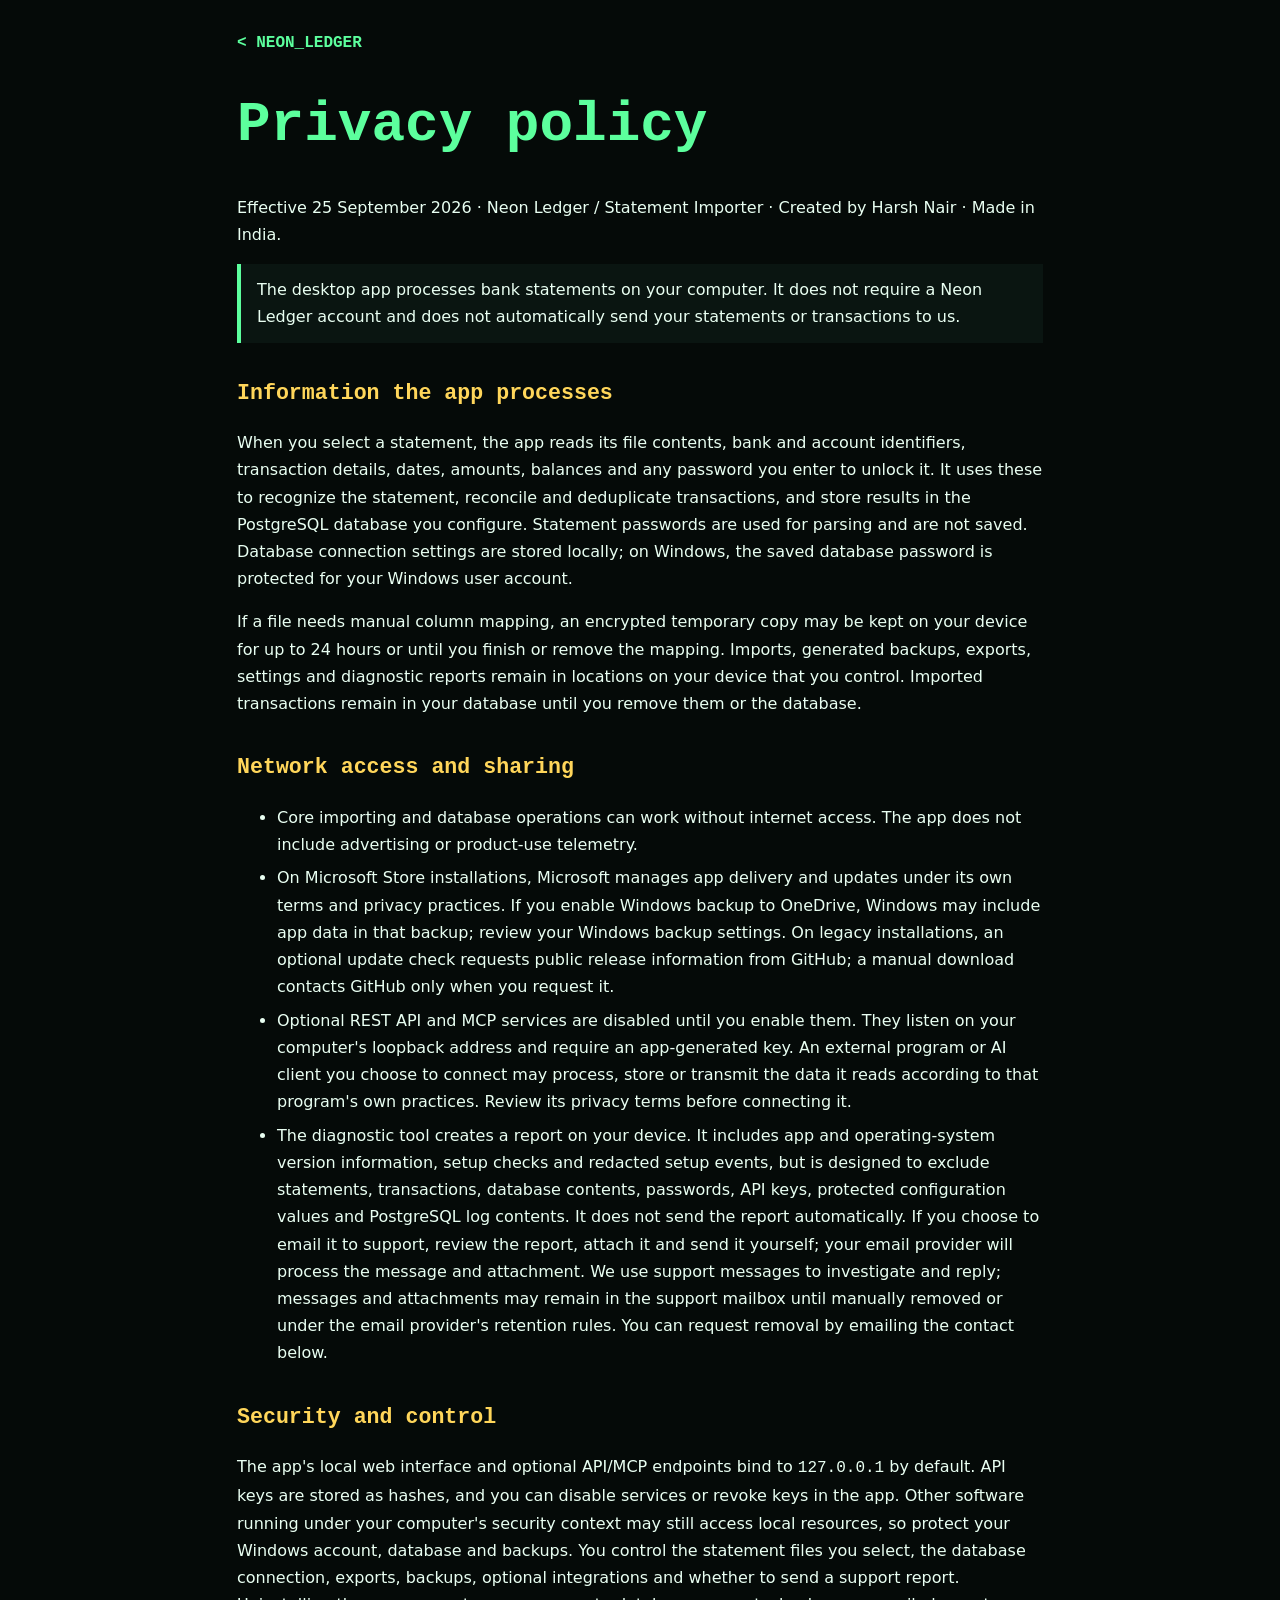
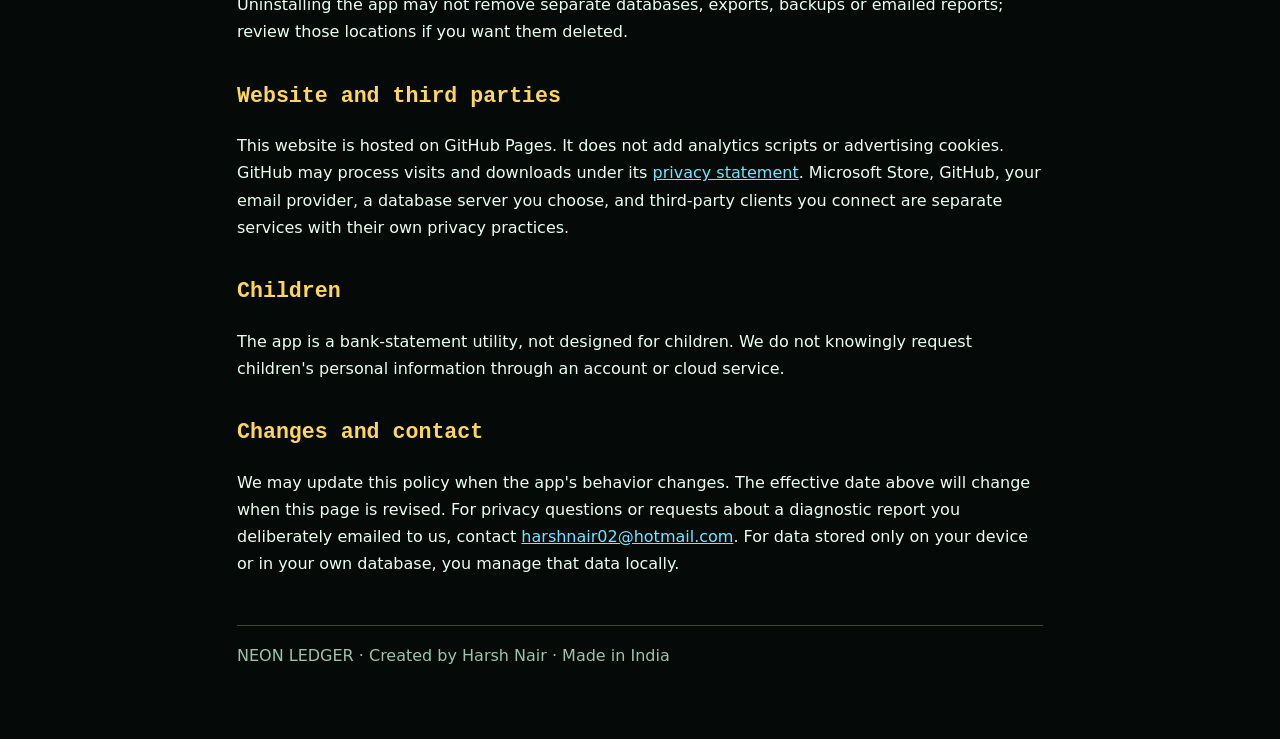
==== privacy.html @ a2e158ac "Draft Neon Ledger privacy policy page" ====
<!doctype html>
<!-- Created by Harsh Nair (@harsh-91) | Made in India | SPDX-License-Identifier: Apache-2.0 -->
<html lang="en">
<head>
  <meta charset="utf-8">
  <meta name="viewport" content="width=device-width, initial-scale=1">
  <meta name="theme-color" content="#07120f">
  <title>Privacy policy | Neon Ledger</title>
  <link rel="stylesheet" href="retro.css">
  <style>
    :root { color-scheme: dark; }
    * { box-sizing: border-box; }
    body { margin: 0; background: #050a08; color: #e9fff2; font: 16px/1.7 system-ui, sans-serif; }
    a { color: #69eaff; }
    .shell { max-width: 850px; margin: auto; padding: 28px 22px 72px; }
    .brand, h1, h2 { font-family: "Courier New", monospace; }
    .brand { color: #5cff9d; font-weight: 800; text-decoration: none; }
    h1 { color: #5cff9d; font-size: clamp(2rem, 6vw, 3.5rem); line-height: 1.1; }
    h2 { color: #ffd65a; margin-top: 2rem; font-size: 1.35rem; }
    .note { border-left: 4px solid #5cff9d; padding: 12px 16px; background: #0a1511; }
    li { margin: .4rem 0; }
    footer { margin-top: 3rem; padding-top: 1rem; border-top: 1px solid #284f3a; color: #9bc4aa; }
  </style>
</head>
<body>
  <main class="shell">
    <a class="brand" href="./">&lt; NEON_LEDGER</a>
    <h1>Privacy policy</h1>
    <p>Effective 25 September 2026 · Neon Ledger / Statement Importer · Created by Harsh Nair · Made in India.</p>
    <p class="note">The desktop app processes bank statements on your computer. It does not require a Neon Ledger account and does not automatically send your statements or transactions to us.</p>

    <h2>Information the app processes</h2>
    <p>When you select a statement, the app reads its file contents, bank and account identifiers, transaction details, dates, amounts, balances and any password you enter to unlock it. It uses these to recognize the statement, reconcile and deduplicate transactions, and store results in the PostgreSQL database you configure. Statement passwords are used for parsing and are not saved. Database connection settings are stored locally; on Windows, the saved database password is protected for your Windows user account.</p>
    <p>If a file needs manual column mapping, an encrypted temporary copy may be kept on your device for up to 24 hours or until you finish or remove the mapping. Imports, generated backups, exports, settings and diagnostic reports remain in locations on your device that you control. Imported transactions remain in your database until you remove them or the database.</p>

    <h2>Network access and sharing</h2>
    <ul>
      <li>Core importing and database operations can work without internet access. The app does not include advertising or product-use telemetry.</li>
      <li>On Microsoft Store installations, Microsoft manages app delivery and updates under its own terms and privacy practices. If you enable Windows backup to OneDrive, Windows may include app data in that backup; review your Windows backup settings. On legacy installations, an optional update check requests public release information from GitHub; a manual download contacts GitHub only when you request it.</li>
      <li>Optional REST API and MCP services are disabled until you enable them. They listen on your computer's loopback address and require an app-generated key. An external program or AI client you choose to connect may process, store or transmit the data it reads according to that program's own practices. Review its privacy terms before connecting it.</li>
      <li>The diagnostic tool creates a report on your device. It includes app and operating-system version information, setup checks and redacted setup events, but is designed to exclude statements, transactions, database contents, passwords, API keys, protected configuration values and PostgreSQL log contents. It does not send the report automatically. If you choose to email it to support, review the report, attach it and send it yourself; your email provider will process the message and attachment. We use support messages to investigate and reply; messages and attachments may remain in the support mailbox until manually removed or under the email provider's retention rules. You can request removal by emailing the contact below.</li>
    </ul>

    <h2>Security and control</h2>
    <p>The app's local web interface and optional API/MCP endpoints bind to <code>127.0.0.1</code> by default. API keys are stored as hashes, and you can disable services or revoke keys in the app. Other software running under your computer's security context may still access local resources, so protect your Windows account, database and backups. You control the statement files you select, the database connection, exports, backups, optional integrations and whether to send a support report. Uninstalling the app may not remove separate databases, exports, backups or emailed reports; review those locations if you want them deleted.</p>

    <h2>Website and third parties</h2>
    <p>This website is hosted on GitHub Pages. It does not add analytics scripts or advertising cookies. GitHub may process visits and downloads under its <a href="https://docs.github.com/en/site-policy/privacy-policies/github-general-privacy-statement">privacy statement</a>. Microsoft Store, GitHub, your email provider, a database server you choose, and third-party clients you connect are separate services with their own privacy practices.</p>

    <h2>Children</h2>
    <p>The app is a bank-statement utility, not designed for children. We do not knowingly request children's personal information through an account or cloud service.</p>

    <h2>Changes and contact</h2>
    <p>We may update this policy when the app's behavior changes. The effective date above will change when this page is revised. For privacy questions or requests about a diagnostic report you deliberately emailed to us, contact <a href="mailto:harshnair02@hotmail.com">harshnair02@hotmail.com</a>. For data stored only on your device or in your own database, you manage that data locally.</p>

    <footer>NEON LEDGER · Created by Harsh Nair · Made in India</footer>
  </main>
</body>
</html>
---- retro.css ----
/* Created by Harsh Nair (@harsh-91) | Made in India | SPDX-License-Identifier: Apache-2.0 */
/* Higher specificity keeps the existing download/help styles intact. */
body .shell { width: min(1440px, calc(100% - 48px)); }
.launch-grid { display: grid; grid-template-columns: minmax(0, 1fr) 306px; gap: 38px; align-items: start; }
.launch-content { min-width: 0; }
.launch-content .hero { grid-template-columns: 1fr; }
.launch-content h1 { font-size: clamp(2.5rem, 6.2vw, 5.6rem); }
.launch-content .terminal { margin-top: 8px; }
.launch-content .terminal-body { display: grid; grid-template-columns: 1fr 1fr; gap: 0 18px; }
.launch-content .terminal-body p:first-child, .launch-content .terminal-body p:last-child { grid-column: 1 / -1; }
.launch-content .facts { margin-top: 34px; }
.release-rail { border: 2px solid #477660; background: #091611; box-shadow: 7px 7px 0 #020403, 8px 8px 0 #284f3a; scroll-margin-top: 20px; }
.rail-top { display: flex; justify-content: space-between; padding: 10px 14px; background: #183b2b; color: #a6f8c3; font-size: .68rem; letter-spacing: .08em; }
.rail-top span:last-child { color: #ffd65a; }
.rail-heading { padding: 24px 21px 18px; border-bottom: 1px solid #284f3a; background: linear-gradient(135deg, #12271f, #091611); }
.rail-heading h2 { font-size: 1.4rem; margin: 14px 0 8px; line-height: 1.2; }
.rail-heading h2::before { content: ''; }
.rail-heading p { margin: 0; color: #9bc4aa; font-size: .8rem; }
.pixel-ship { width: 40px; height: 40px; color: #69eaff; animation: hover-ship 3s steps(6, end) infinite; }
.release-list { margin: 0; padding: 0; list-style: none; }
.release-entry { padding: 22px 21px; border-bottom: 1px solid #284f3a; }
.release-meta { display: flex; align-items: center; justify-content: space-between; gap: 8px; color: #9bc4aa; font-size: .72rem; }
.new-badge { background: #ffd65a; color: #171807; padding: 1px 5px; font-weight: bold; font-size: .62rem; }
.release-entry h3 { margin: 10px 0 6px; color: #5cff9d; font-size: 1.4rem; }
.release-entry h3 a { text-decoration: none; display: flex; justify-content: space-between; }
.release-entry h3 a:hover { text-decoration: underline; text-underline-offset: 5px; }
.release-entry strong { color: #d6baff; font-size: .84rem; }
.release-entry p { color: #bad9c6; font: .86rem/1.65 system-ui, sans-serif; margin: 9px 0 0; }
.all-releases { display: block; margin: 20px 21px 10px; color: #69eaff; font-size: .82rem; text-underline-offset: 4px; }
.rail-note { margin: 12px 21px 20px; color: #9bc4aa; font-size: .68rem; }
.arcade-track { height: 22px; overflow: hidden; border-top: 1px solid #284f3a; border-bottom: 1px solid #284f3a; background: repeating-linear-gradient(90deg, #193527 0 2px, transparent 2px 14px); }
.arcade-track span { display: block; width: 14px; color: #ffd65a; font-size: 12px; animation: patrol 9s steps(24, end) infinite alternate; }
.motion-control { display: block; width: 100%; padding: 12px; border: 0; background: #102219; color: #9bc4aa; cursor: pointer; font: .75rem 'Courier New', monospace; }
.motion-control[hidden] { display: none; }
a:focus-visible, button:focus-visible { outline: 3px solid #ffd65a; outline-offset: 4px; }
.fact b::before { content: '▦'; display: block; color: #69eaff; font-size: 1.8rem; line-height: 1.2; margin-bottom: 12px; }
.fact:nth-child(2) b::before { content: '▤'; color: #ffd65a; }
.fact:nth-child(3) b::before { content: '▣'; color: #d6baff; }
.step-number::after { content: ' ▪ ▪ ▪'; color: #477660; font-size: .8rem; }
@keyframes hover-ship { 0%, 100% { transform: translateY(0); } 50% { transform: translateY(-6px); } }
@keyframes patrol { from { transform: translateX(8px); } to { transform: translateX(274px); } }
html.motion-paused *, html.motion-paused *::before, html.motion-paused *::after { animation-play-state: paused !important; }
@media (max-width: 1050px) {
  .launch-grid { grid-template-columns: minmax(0, 1fr); }
  .release-list { display: grid; grid-template-columns: repeat(3, minmax(0, 1fr)); }
  .release-entry + .release-entry { border-left: 1px solid #284f3a; }
  .rail-heading { position: relative; padding-right: 80px; }
  .pixel-ship { position: absolute; right: 24px; top: 32px; }
  .rail-heading h2 { margin-top: 0; }
}
@media (max-width: 650px) {
  body .shell { width: calc(100% - 28px); }
  .release-list { grid-template-columns: 1fr; }
  .release-entry + .release-entry { border-left: 0; }
  .launch-content .terminal-body { grid-template-columns: 1fr; }
  .nav-links { flex-wrap: wrap; gap: 8px 16px; font-size: .8rem; }
}
@media (prefers-reduced-motion: reduce) {
  *, *::before, *::after { animation: none !important; transition: none !important; }
}
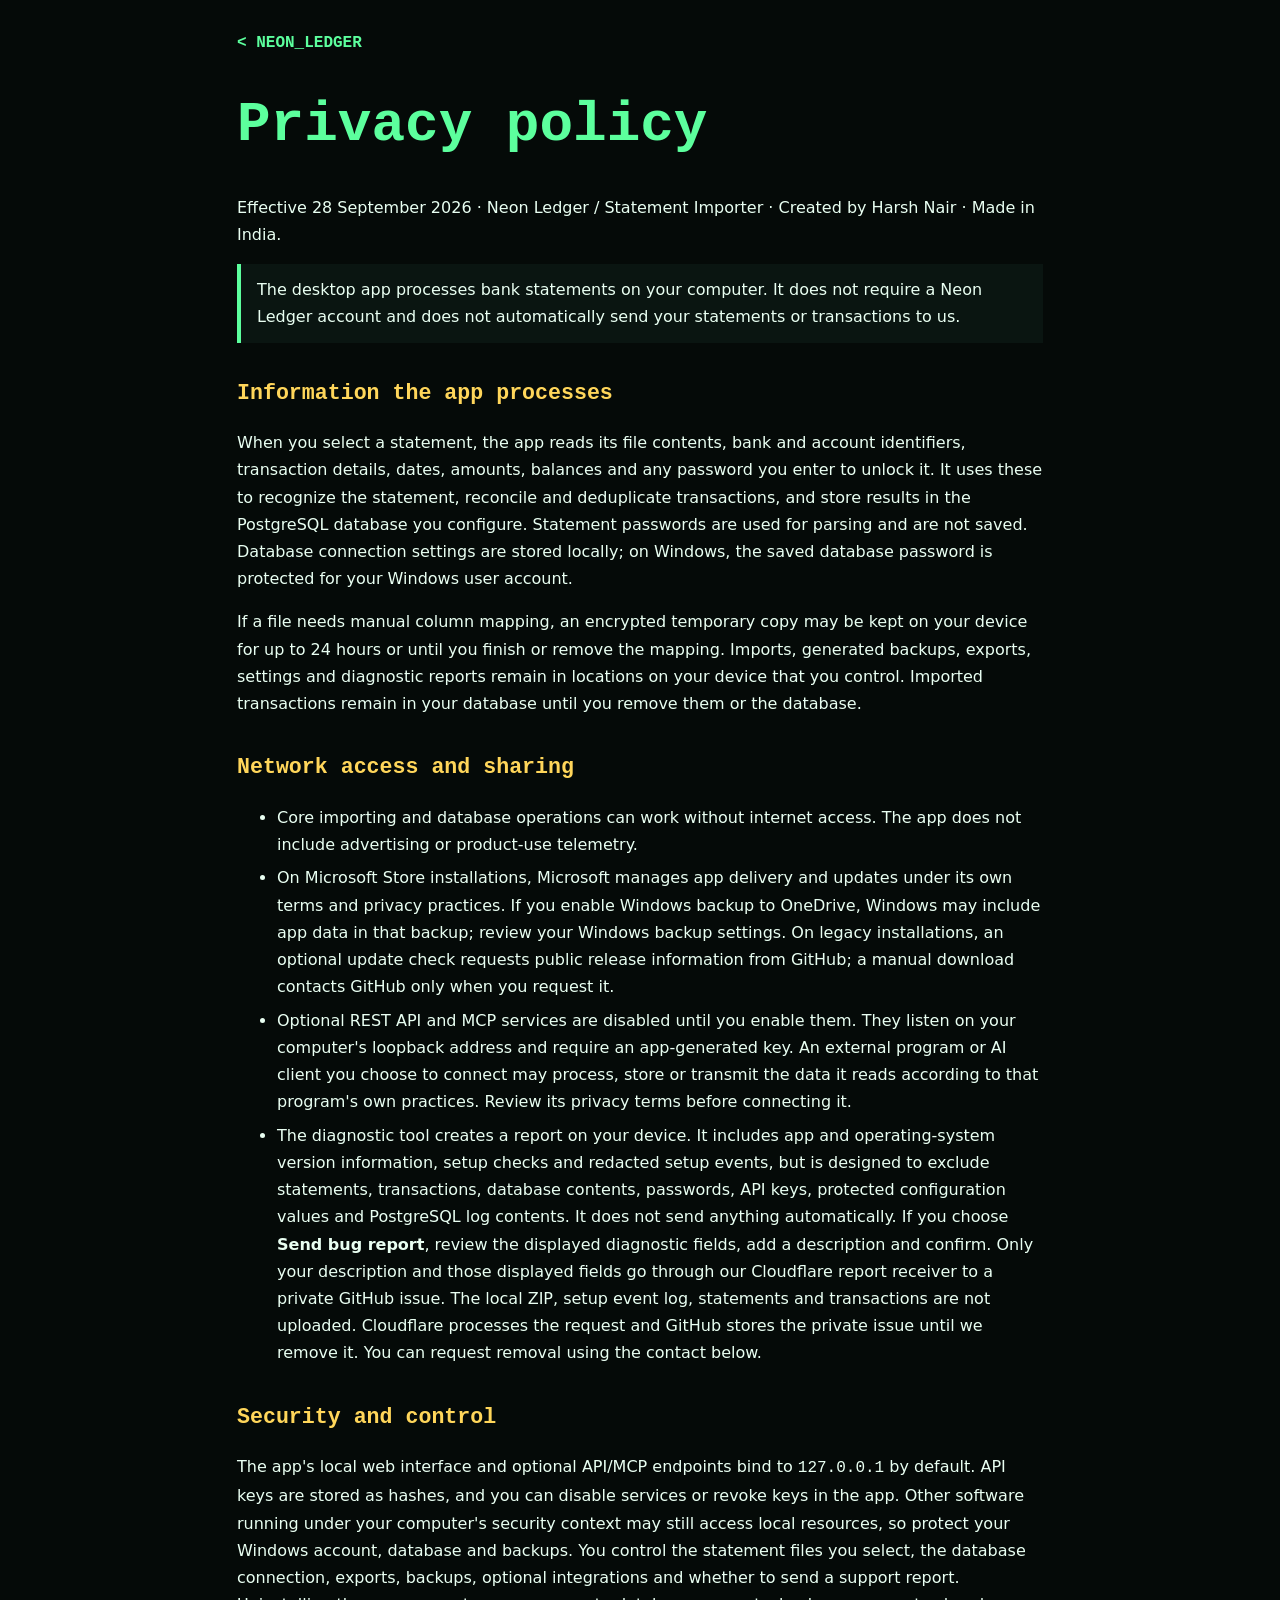
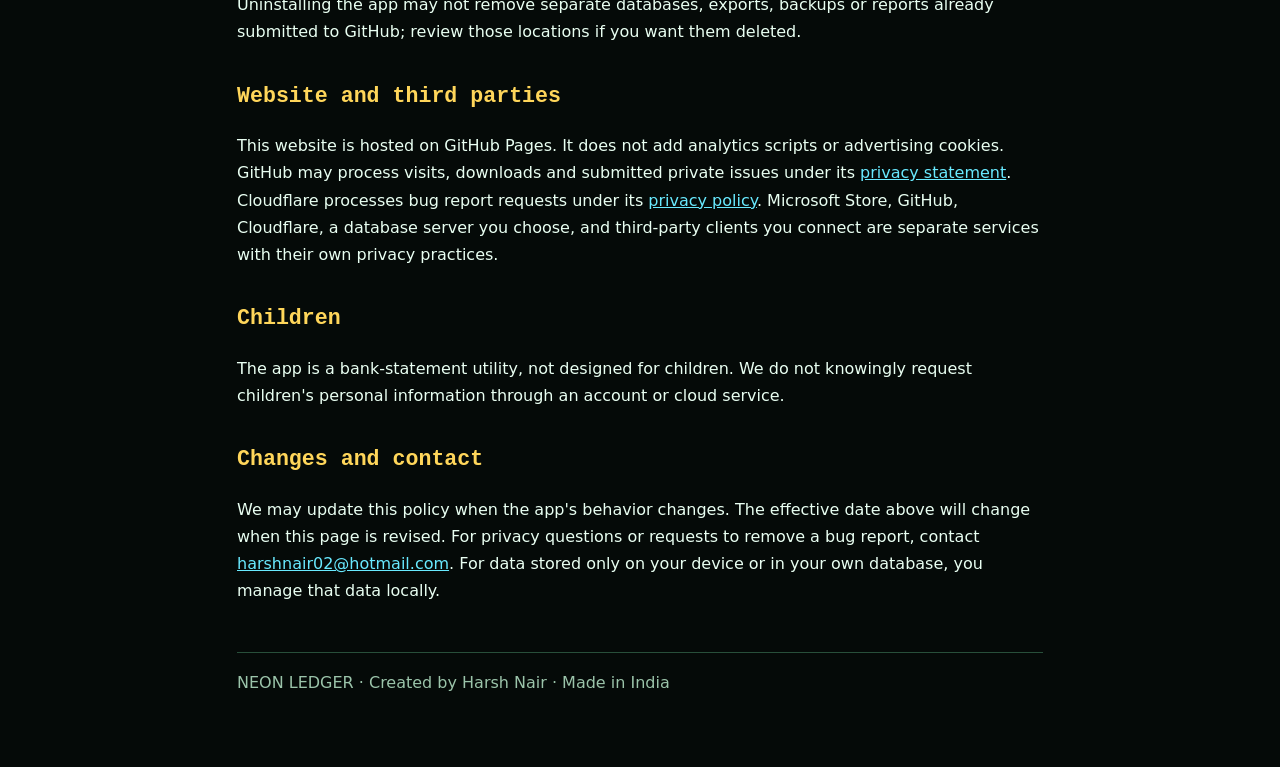
==== commit 24645472: "Document private bug reports and add endpoint config" ====
--- a/privacy.html
+++ b/privacy.html
@@ -26,7 +26,7 @@
   <main class="shell">
     <a class="brand" href="./">&lt; NEON_LEDGER</a>
     <h1>Privacy policy</h1>
-    <p>Effective 25 September 2026 · Neon Ledger / Statement Importer · Created by Harsh Nair · Made in India.</p>
+    <p>Effective 28 September 2026 · Neon Ledger / Statement Importer · Created by Harsh Nair · Made in India.</p>
     <p class="note">The desktop app processes bank statements on your computer. It does not require a Neon Ledger account and does not automatically send your statements or transactions to us.</p>
 
     <h2>Information the app processes</h2>
@@ -38,20 +38,20 @@
       <li>Core importing and database operations can work without internet access. The app does not include advertising or product-use telemetry.</li>
       <li>On Microsoft Store installations, Microsoft manages app delivery and updates under its own terms and privacy practices. If you enable Windows backup to OneDrive, Windows may include app data in that backup; review your Windows backup settings. On legacy installations, an optional update check requests public release information from GitHub; a manual download contacts GitHub only when you request it.</li>
       <li>Optional REST API and MCP services are disabled until you enable them. They listen on your computer's loopback address and require an app-generated key. An external program or AI client you choose to connect may process, store or transmit the data it reads according to that program's own practices. Review its privacy terms before connecting it.</li>
-      <li>The diagnostic tool creates a report on your device. It includes app and operating-system version information, setup checks and redacted setup events, but is designed to exclude statements, transactions, database contents, passwords, API keys, protected configuration values and PostgreSQL log contents. It does not send the report automatically. If you choose to email it to support, review the report, attach it and send it yourself; your email provider will process the message and attachment. We use support messages to investigate and reply; messages and attachments may remain in the support mailbox until manually removed or under the email provider's retention rules. You can request removal by emailing the contact below.</li>
+      <li>The diagnostic tool creates a report on your device. It includes app and operating-system version information, setup checks and redacted setup events, but is designed to exclude statements, transactions, database contents, passwords, API keys, protected configuration values and PostgreSQL log contents. It does not send anything automatically. If you choose <strong>Send bug report</strong>, review the displayed diagnostic fields, add a description and confirm. Only your description and those displayed fields go through our Cloudflare report receiver to a private GitHub issue. The local ZIP, setup event log, statements and transactions are not uploaded. Cloudflare processes the request and GitHub stores the private issue until we remove it. You can request removal using the contact below.</li>
     </ul>
 
     <h2>Security and control</h2>
-    <p>The app's local web interface and optional API/MCP endpoints bind to <code>127.0.0.1</code> by default. API keys are stored as hashes, and you can disable services or revoke keys in the app. Other software running under your computer's security context may still access local resources, so protect your Windows account, database and backups. You control the statement files you select, the database connection, exports, backups, optional integrations and whether to send a support report. Uninstalling the app may not remove separate databases, exports, backups or emailed reports; review those locations if you want them deleted.</p>
+    <p>The app's local web interface and optional API/MCP endpoints bind to <code>127.0.0.1</code> by default. API keys are stored as hashes, and you can disable services or revoke keys in the app. Other software running under your computer's security context may still access local resources, so protect your Windows account, database and backups. You control the statement files you select, the database connection, exports, backups, optional integrations and whether to send a support report. Uninstalling the app may not remove separate databases, exports, backups or reports already submitted to GitHub; review those locations if you want them deleted.</p>
 
     <h2>Website and third parties</h2>
-    <p>This website is hosted on GitHub Pages. It does not add analytics scripts or advertising cookies. GitHub may process visits and downloads under its <a href="https://docs.github.com/en/site-policy/privacy-policies/github-general-privacy-statement">privacy statement</a>. Microsoft Store, GitHub, your email provider, a database server you choose, and third-party clients you connect are separate services with their own privacy practices.</p>
+    <p>This website is hosted on GitHub Pages. It does not add analytics scripts or advertising cookies. GitHub may process visits, downloads and submitted private issues under its <a href="https://docs.github.com/en/site-policy/privacy-policies/github-general-privacy-statement">privacy statement</a>. Cloudflare processes bug report requests under its <a href="https://www.cloudflare.com/privacypolicy/">privacy policy</a>. Microsoft Store, GitHub, Cloudflare, a database server you choose, and third-party clients you connect are separate services with their own privacy practices.</p>
 
     <h2>Children</h2>
     <p>The app is a bank-statement utility, not designed for children. We do not knowingly request children's personal information through an account or cloud service.</p>
 
     <h2>Changes and contact</h2>
-    <p>We may update this policy when the app's behavior changes. The effective date above will change when this page is revised. For privacy questions or requests about a diagnostic report you deliberately emailed to us, contact <a href="mailto:harshnair02@hotmail.com">harshnair02@hotmail.com</a>. For data stored only on your device or in your own database, you manage that data locally.</p>
+    <p>We may update this policy when the app's behavior changes. The effective date above will change when this page is revised. For privacy questions or requests to remove a bug report, contact <a href="mailto:harshnair02@hotmail.com">harshnair02@hotmail.com</a>. For data stored only on your device or in your own database, you manage that data locally.</p>
 
     <footer>NEON LEDGER · Created by Harsh Nair · Made in India</footer>
   </main>
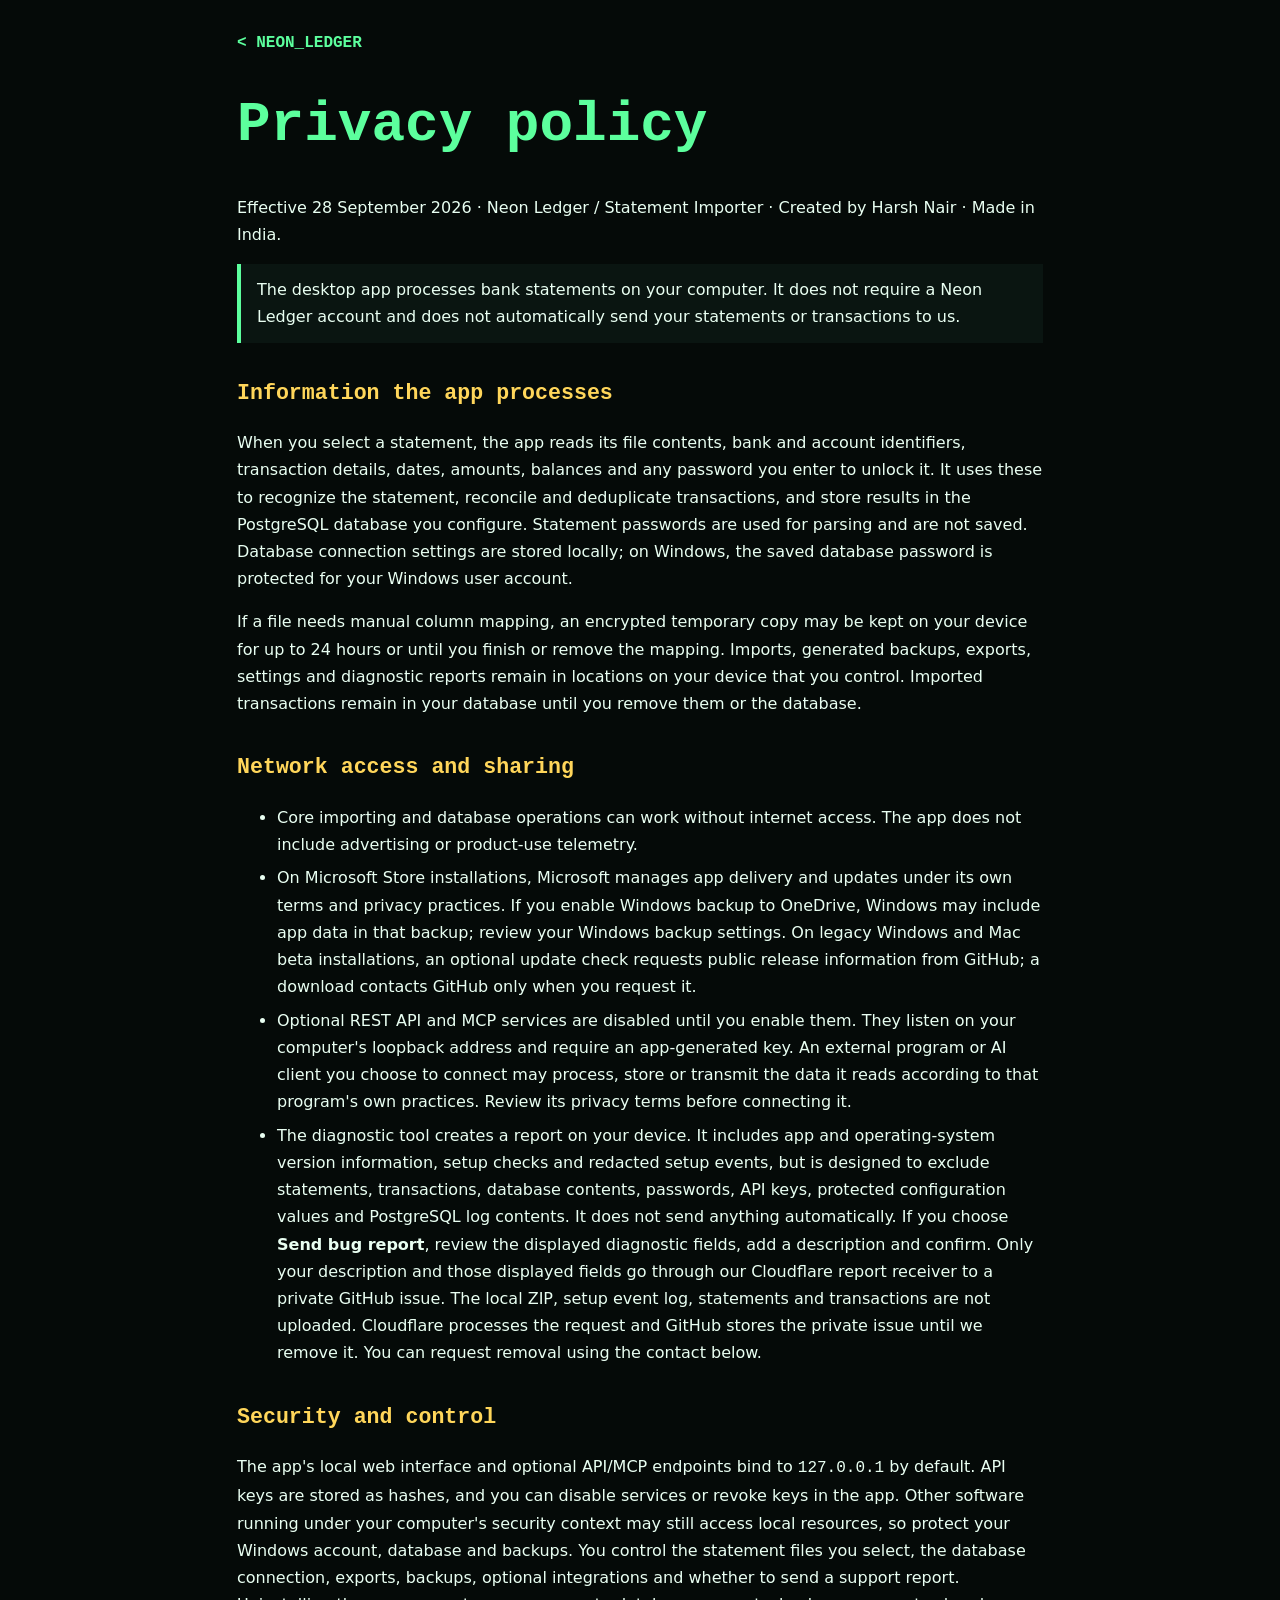
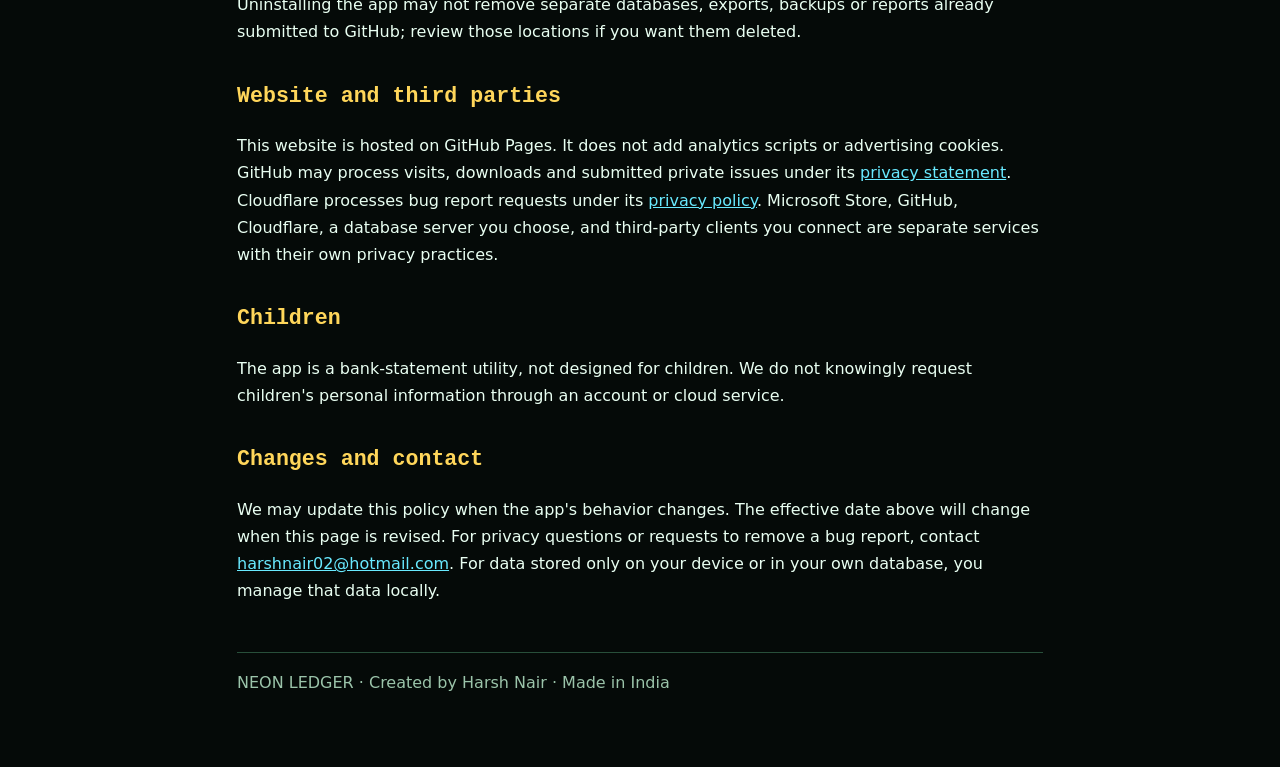
==== commit b6803550: "Describe in-app beta update controls" ====
--- a/privacy.html
+++ b/privacy.html
@@ -36,7 +36,7 @@
     <h2>Network access and sharing</h2>
     <ul>
       <li>Core importing and database operations can work without internet access. The app does not include advertising or product-use telemetry.</li>
-      <li>On Microsoft Store installations, Microsoft manages app delivery and updates under its own terms and privacy practices. If you enable Windows backup to OneDrive, Windows may include app data in that backup; review your Windows backup settings. On legacy installations, an optional update check requests public release information from GitHub; a manual download contacts GitHub only when you request it.</li>
+      <li>On Microsoft Store installations, Microsoft manages app delivery and updates under its own terms and privacy practices. If you enable Windows backup to OneDrive, Windows may include app data in that backup; review your Windows backup settings. On legacy Windows and Mac beta installations, an optional update check requests public release information from GitHub; a download contacts GitHub only when you request it.</li>
       <li>Optional REST API and MCP services are disabled until you enable them. They listen on your computer's loopback address and require an app-generated key. An external program or AI client you choose to connect may process, store or transmit the data it reads according to that program's own practices. Review its privacy terms before connecting it.</li>
       <li>The diagnostic tool creates a report on your device. It includes app and operating-system version information, setup checks and redacted setup events, but is designed to exclude statements, transactions, database contents, passwords, API keys, protected configuration values and PostgreSQL log contents. It does not send anything automatically. If you choose <strong>Send bug report</strong>, review the displayed diagnostic fields, add a description and confirm. Only your description and those displayed fields go through our Cloudflare report receiver to a private GitHub issue. The local ZIP, setup event log, statements and transactions are not uploaded. Cloudflare processes the request and GitHub stores the private issue until we remove it. You can request removal using the contact below.</li>
     </ul>
